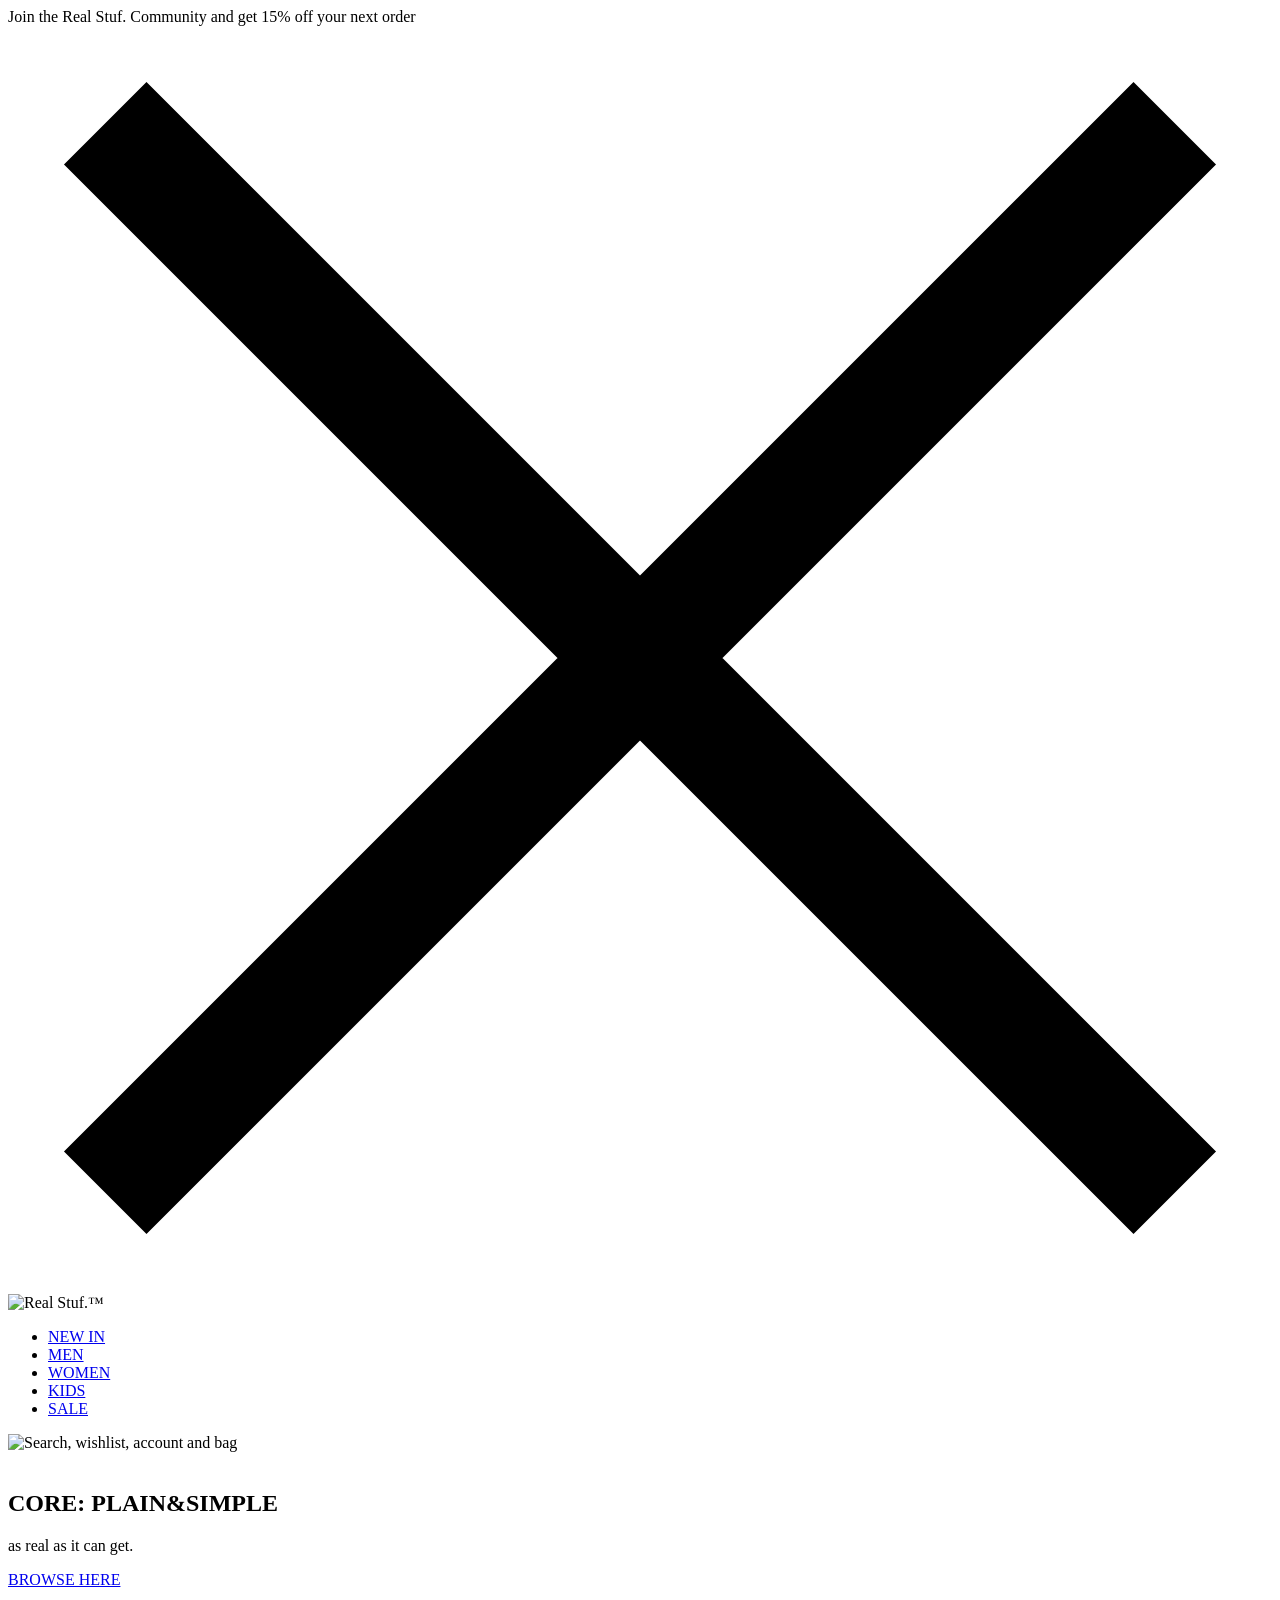
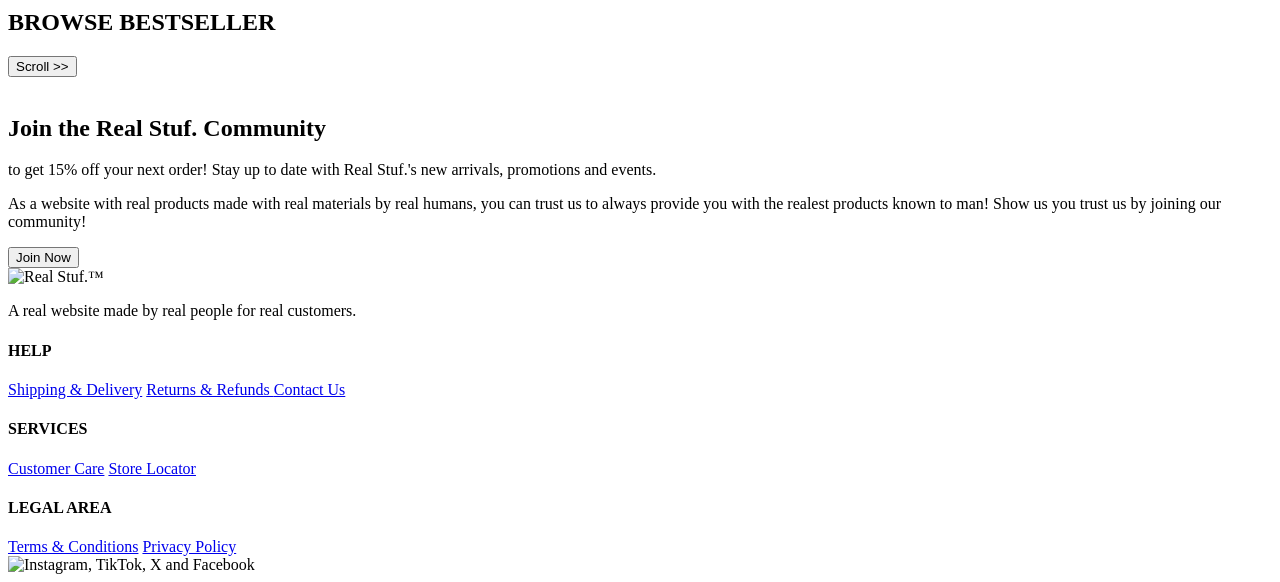
==== home.html @ 37711312 "Add files via upload" ====
<!DOCTYPE html>
<html lang="en">

<head>
  <meta charset="utf-8">
  <meta name="viewport" content="width=device-width, initial-scale=1">
  <title>Real Stuf.™</title>

  <!-- Fonts: Datatype, Inria Serif, Intel One Mono -->
  <link rel="preconnect" href="https://fonts.googleapis.com">
  <link rel="preconnect" href="https://fonts.gstatic.com" crossorigin>
  <link href="https://fonts.googleapis.com/css2?family=Datatype:wght@200..700&family=Inria+Serif:wght@400;700&family=Intel+One+Mono:wght@300;400&display=swap" rel="stylesheet">

  <!-- Styling: mainpage.css is the page and its effects, assistant.css is Ibbi, eye.css the eye, checks.css the robot box and alert.
       Ibbi builds herself (js/assistant.js), so every page just needs the same links and scripts as this one. -->
  <link rel="stylesheet" href="css/mainpage.css">
  <link rel="stylesheet" href="css/assistant.css">
  <link rel="stylesheet" href="css/eye.css">
  <link rel="stylesheet" href="css/checks.css">
  <link rel="stylesheet" href="css/insist.css">
  <link rel="stylesheet" href="css/join.css">
  <link rel="stylesheet" href="css/reviews.css">
  <link rel="stylesheet" href="css/published.css">   <!-- the published review (after a review was accepted) -->
</head>

<body>

  <!-- =====================================================
       TOP BAR  (announcement strip + navigation, sticky)
       ===================================================== -->
  <div class="top">

    <div class="announce">
      Join the Real Stuf. Community and get 15% off your next order
      <svg class="x" viewBox="0 0 13 13" aria-label="Close"><path d="M1 1 L12 12 M12 1 L1 12" stroke="#000" stroke-width="1.2" fill="none"/></svg>
    </div>

    <nav class="nav">
    <img class="logo" alt="Real Stuf.™" src="images/brand_logo.svg">

      <ul>
        <li><a href="shop.html?c=new">NEW IN</a></li>
        <li><a href="shop.html?c=men">MEN</a></li>
        <li><a href="shop.html?c=women">WOMEN</a></li>
        <li><a href="shop.html?c=kids">KIDS</a></li>
        <li class="sale"><a href="shop.html?c=sale">SALE</a></li>
      </ul>

      <div class="icons">
        <img class="retail" alt="Search, wishlist, account and bag" src="images/retail-icons.png">
      </div>
    </nav>

  </div>


  <!-- =====================================================
       HERO  (CORE: PLAIN&SIMPLE)
       ===================================================== -->
  <section class="hero">
    <img class="bg" alt=""
         src="images/promo_poster.png">

    <div class="copy">
      <h1>CORE: PLAIN&amp;SIMPLE</h1>
      <p>as real as it can get. </p>
    </div>

    <a class="btn" href="#best">BROWSE HERE</a>
  </section>


  <!-- =====================================================
       BESTSELLERS  (scrolling product cards)
       The cards themselves are generated by the script at
       the bottom of this file.
       ===================================================== -->
  <section class="best" id="best">

    <h2>BROWSE BESTSELLER</h2>

    <div class="cards" id="cards"></div>

    <button class="scrollhint" id="scrollNext" type="button">Scroll &gt;&gt;</button>
  </section>


  <!-- =====================================================
       LOOKBOOK STRIP  (4 photos, scrolls sideways)
       ===================================================== -->
  <section class="strip" aria-label="Lookbook">
    <img alt="" src="images/promo_card_1.png">
    <img alt="" src="images/promo_card_2.png">
    <img alt="" src="images/promo_card_3.png">
    <img alt="" src="images/promo_card_4.png">
  </section>


  <!-- =====================================================
       JOIN BLOCK  (Ibbi scrolls here: the id "join" is what she looks for)
       ===================================================== -->
  <section class="join" id="join">
    <h2>Join the Real Stuf. Community</h2>
    <p>to get 15% off your next order! Stay up to date with Real Stuf.'s new arrivals, promotions and events.</p>
    <p class="insist">As a website with real products made with real materials by real humans, you can trust us to always provide you with the realest products known to man! Show us you trust us by joining our community!</p>
    <button type="button">Join Now</button>
  </section>


  <!-- =====================================================
       FOOTER
       ===================================================== -->
  <footer>

    <img class="brand" alt="Real Stuf.™" src="images/brand_logo.svg" style="width:287px;height:auto">

    <p class="tagline">A real website made by real people for real customers.</p>

    <div class="cols">
      <div>
        <h4>HELP</h4>
        <a href="#">Shipping &amp; Delivery</a>
        <a href="#">Returns &amp; Refunds </a>
        <a href="#">Contact Us</a>
      </div>

      <div>
        <h4>SERVICES</h4>
        <a href="#">Customer Care</a>
        <a href="#">Store Locator</a>
      </div>

      <div>
        <h4>LEGAL AREA</h4>
        <a href="terms.html">Terms &amp; Conditions</a>
        <a href="#">Privacy Policy </a>
      </div>
    </div>

    <div class="soc">
      <img class="socials" alt="Instagram, TikTok, X and Facebook" src="images/socials.png">
    </div>

  </footer>


  <script src="js/sfx.js"></script>         <!-- every sound on the site -->
  <script src="js/home.js"></script>        <!-- the product cards and hearts -->
  <script src="js/popup.js"></script>       <!-- openJoinPopup(): shows popup.html over the page -->
  <script src="js/camera.js"></script>      <!-- askCamera(): the eye uses it if no photo was taken on the Start screen -->
  <script src="js/join.js"></script>        <!-- startJoin(): the black name / birthday / city screen -->
  <script src="js/eye.js"></script>         <!-- startEyeVerify(): the black countdown, then the red eye -->
  <script src="js/checks.js"></script>      <!-- showCaptcha() and showAlert() -->
  <script src="js/reviews.js"></script>     <!-- showReviews(): the old-computer review windows -->
  <script src="js/assistant.js"></script>   <!-- Ibbi, the helper in the corner (she uses all of the above) -->
  <script src="js/vignette.js"></script>   <!-- the dark vignette: darker the more suspicious Maya is -->
  <script src="js/insist.js"></script>      <!-- the site insisting it is real (after Ibbi) -->
  <script src="js/published.js"></script>   <!-- the calm ending: their review is published at the top, then the glitch, then the tab closes -->
  <script src="js/promo-browse.js"></script>
</body>
</html>
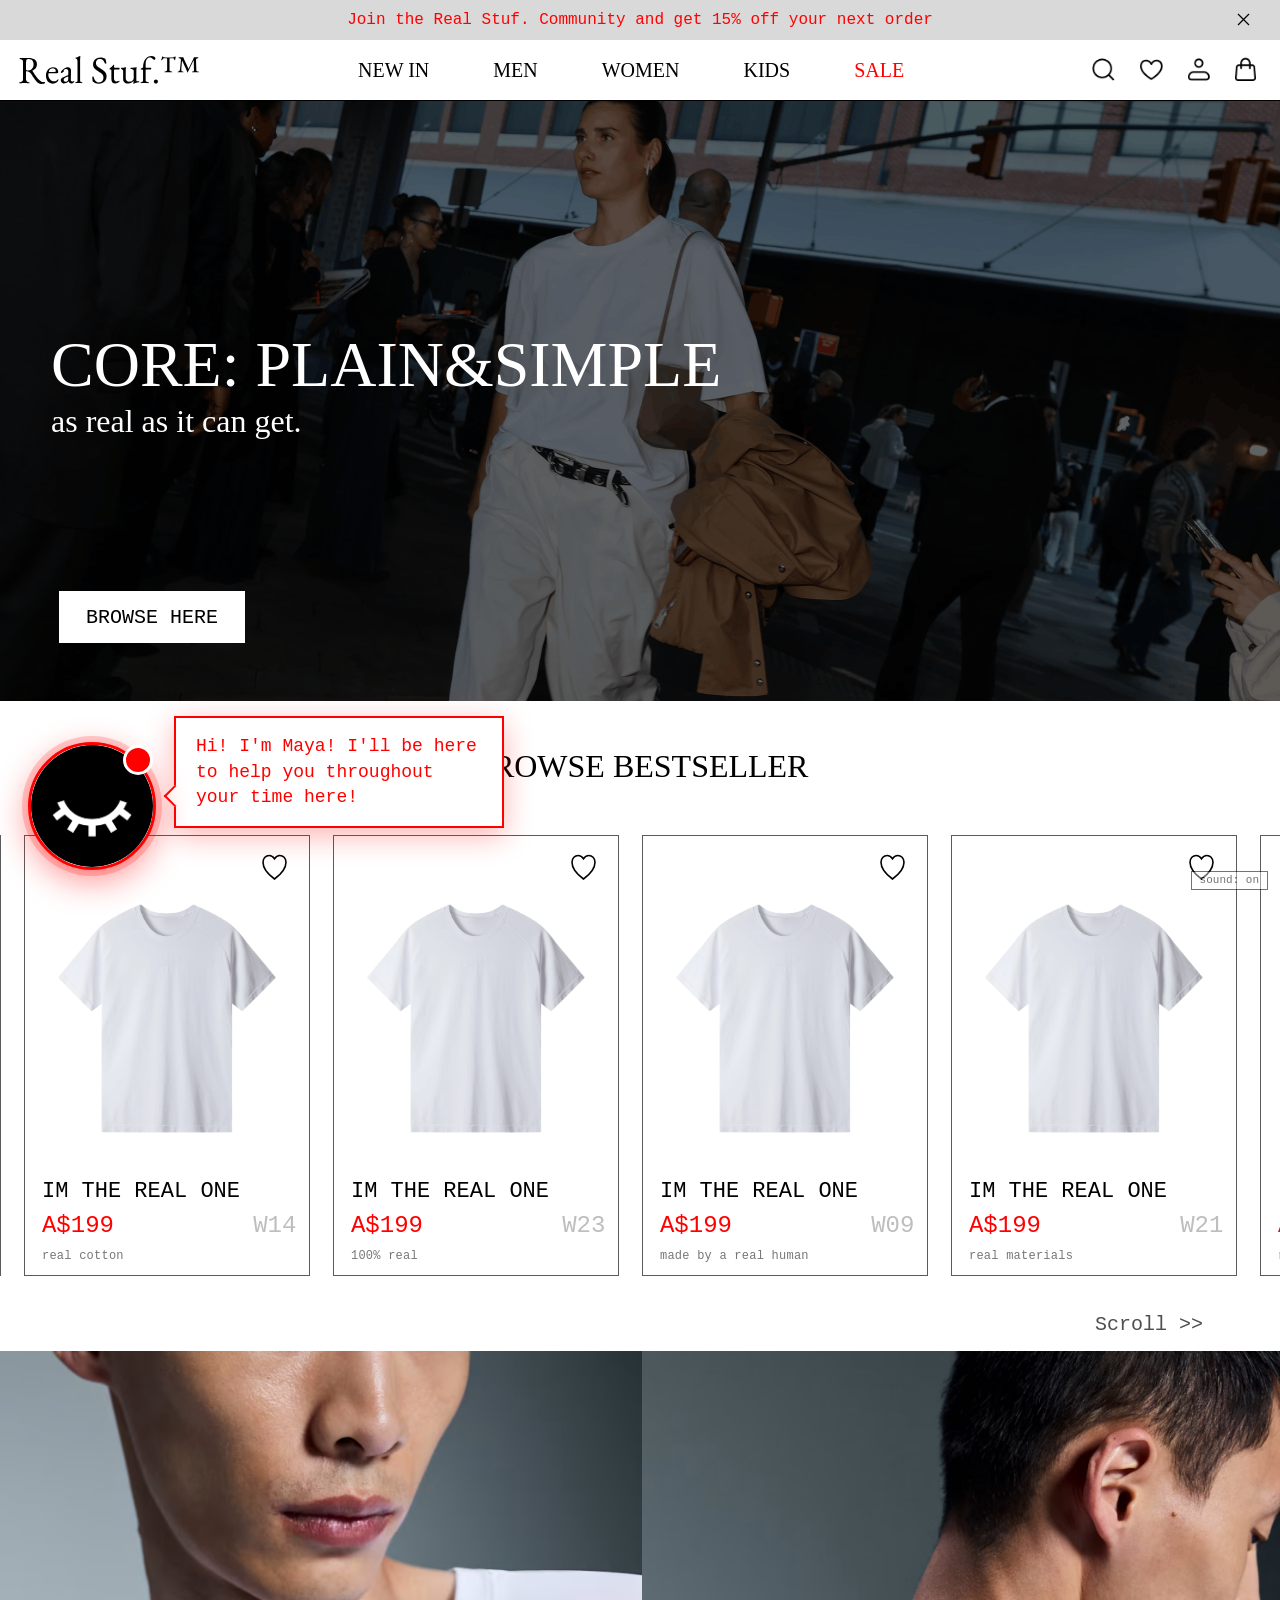
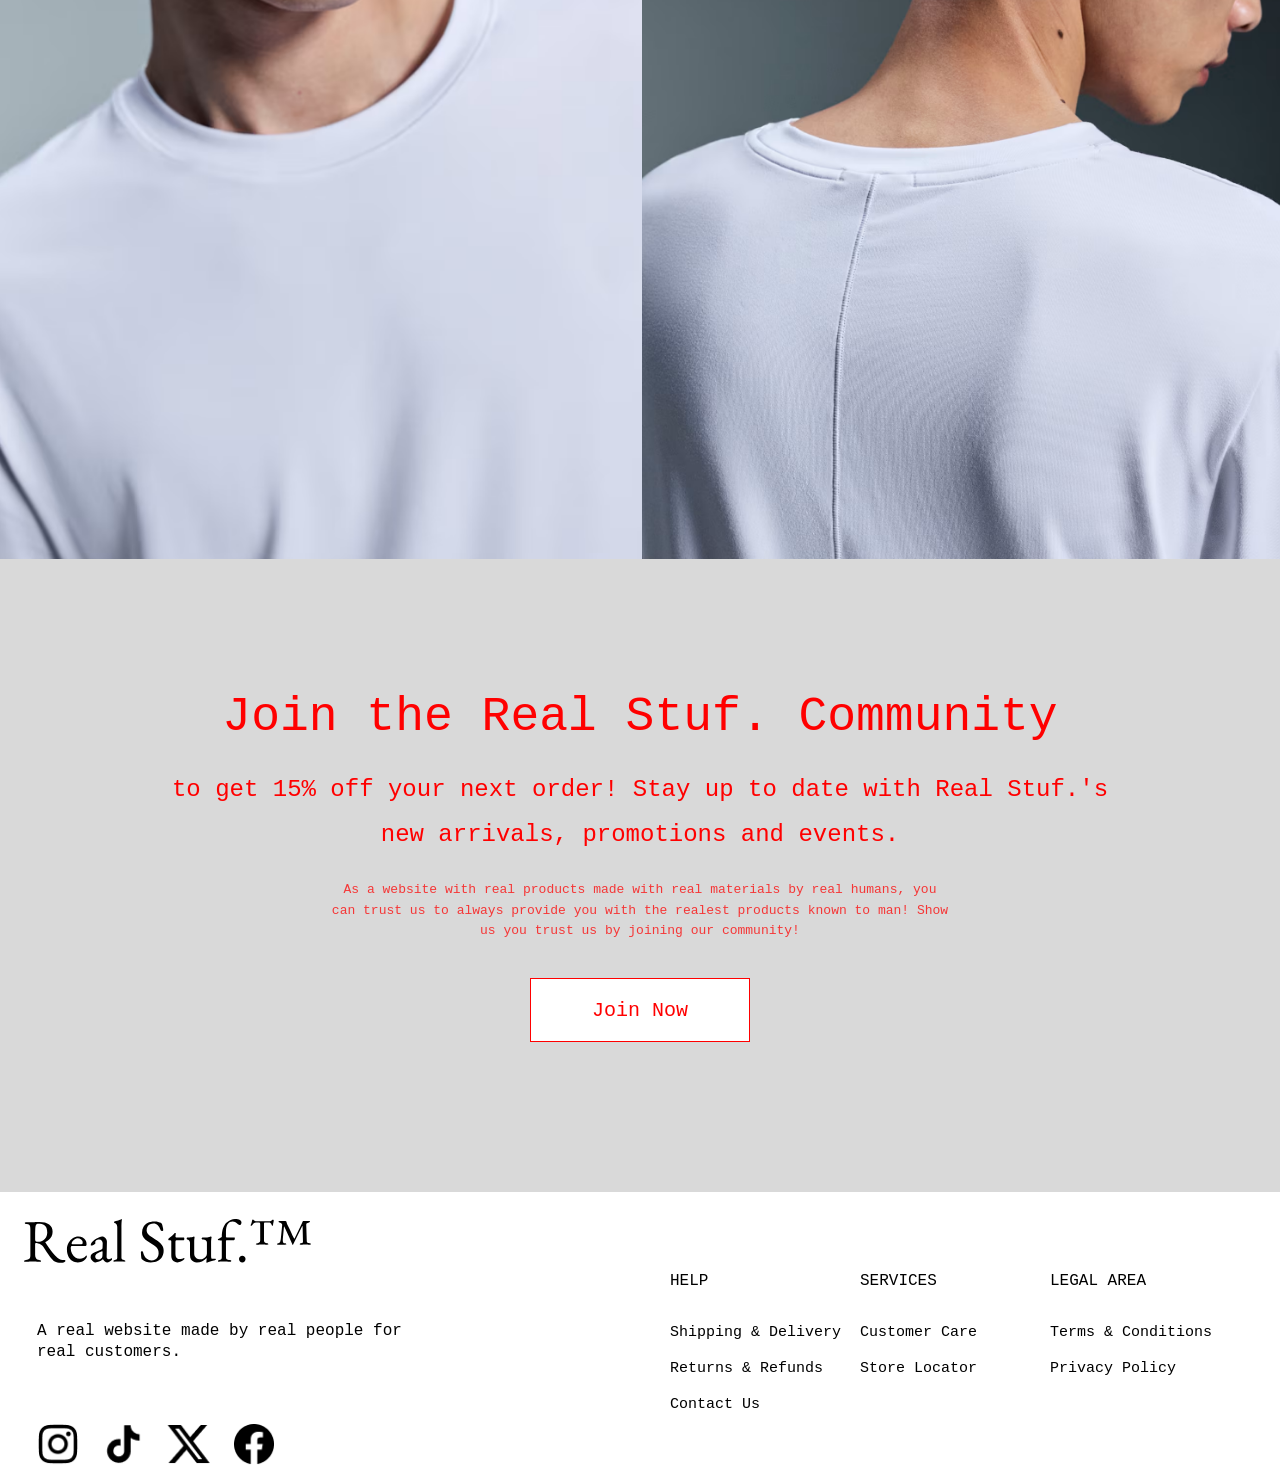
==== commit 017dee6c: "Update home.html" ====
--- a/home.html
+++ b/home.html
@@ -1,3 +1,5 @@
+<!-- the following was generated by Vibe coding with Claude AI -->
+
 <!DOCTYPE html>
 <html lang="en">
 
--- a/css/mainpage.css
+++ b/css/mainpage.css
@@ -0,0 +1,763 @@
+/* =====================================================
+   mainpage.css : the whole page, built from your Figma, plus the creepy
+   effects (vignette, ghost cursor, "authenticated" popups).
+   The welcome popup has its own file: welcome.css
+   ===================================================== */
+
+/* =====================================================
+   TOKENS (from Figma)
+   ===================================================== */
+:root {
+  --red: #ff0000;
+  --grey: #d9d9d9;
+  --line: #5b5b5b;
+  --code: #bebebe;
+  --scrollgrey: #4f4f4f;
+  --serif: 'Inria Serif','High Tower Text',Georgia,serif;
+  --mono: 'Intel One Mono',ui-monospace,monospace;
+  --data: 'Datatype','Intel One Mono',ui-monospace,monospace;
+  --dread: 0;  /* 0 → 1, rises the longer someone stays */
+}
+
+* {
+  box-sizing: border-box;
+  margin: 0;
+  padding: 0;
+}
+
+html {
+  scroll-behavior: smooth;
+}
+
+body {
+  background: #fff;
+  color: #000;
+  font-family: var(--serif);
+  overflow-x: hidden;
+}
+
+img {
+  display: block;
+  max-width: 100%;
+  -webkit-user-drag: none;        /* photos can't be dragged off the page (mainpage.js covers Firefox) */
+  user-select: none;
+}
+
+a {
+  color: inherit;
+  text-decoration: none;
+}
+
+button {
+  font: inherit;
+  background: none;
+  border: 0;
+  cursor: pointer;
+  color: inherit;
+}
+
+/* =====================================================
+   ANNOUNCEMENT + NAV
+   ===================================================== */
+.top {
+  position: sticky;
+  top: 0;
+  z-index: 20;
+}
+
+.announce {
+  height: 40px;
+  background: var(--grey);
+  display: flex;
+  align-items: center;
+  justify-content: center;
+  font: 400 16px var(--data);
+  color: var(--red);
+  position: relative;
+  padding: 0 40px;
+  text-align: center;
+}
+
+.announce .x {
+  position: absolute;
+  right: 30px;
+  top: 13px;
+  width: 13px;
+  height: 13px;
+}
+
+.nav {
+  height: 61px;
+  background: #fff;
+  border-bottom: .5px solid #000;
+  display: flex;
+  align-items: center;
+  padding: 0 19px;
+}
+
+.nav .logo {
+  width: 180px;
+  height: 54px;
+  object-fit: cover;
+}
+
+.nav ul {
+  display: flex;
+  gap: 64px;
+  list-style: none;
+  font-size: 20px;
+  margin-left: calc(358px - 199px);
+}
+
+.nav li.sale {
+  color: var(--red);
+}
+
+.icons {
+  margin-left: auto;
+  display: flex;
+  gap: 30px;
+  align-items: center;
+  padding-right: 5px;
+}
+
+.icons img {
+  height: 32px;
+  width: auto;
+}
+
+/* =====================================================
+   HERO
+   ===================================================== */
+.hero {
+  position: relative;
+  height: 600px;
+  color: #fff;
+  overflow: hidden;
+  background: #000;
+}
+
+.hero img.bg {
+  position: absolute;
+  inset: 0;
+  width: 100%;
+  height: 100%;
+  object-fit: cover;
+  object-position: 50% 18%;
+}
+
+.hero::after {
+  content: "";
+  position: absolute;
+  inset: 0;
+  background: rgba(0,0,0,.6);
+}
+
+.hero .copy {
+  position: absolute;
+  z-index: 2;
+  left: 51px;
+  top: 227px;
+}
+
+.hero h1 {
+  font: 400 64px/1.15 'High Tower Text','Inria Serif',Georgia,serif;
+}
+
+.hero p {
+  font: 400 32px/1.2 var(--serif);
+}
+
+.hero .btn {
+  position: absolute;
+  z-index: 2;
+  left: 59px;
+  bottom: -52px;
+  top: 490px;
+  width: 186px;
+  height: 52px;
+  background: #fff;
+  color: #000;
+  display: grid;
+  place-items: center;
+  font: 400 20px var(--data);
+}
+
+/* =====================================================
+   BESTSELLERS
+   ===================================================== */
+.best {
+  position: relative;
+  padding-top: 47px;
+}
+
+.best h2 {
+  font: 400 32px var(--serif);
+  text-align: center;
+}
+
+.cards {
+  display: flex;
+  overflow-x: auto;
+  padding: 50px 0 0;
+  scrollbar-width: none;
+  margin-top: 0;
+}
+
+.cards::-webkit-scrollbar {
+  display: none;
+}
+
+.card {
+  position: relative;
+  flex: 0 0 333px;
+  height: 423px;
+  margin-right: -24px;
+  cursor: pointer;
+}
+
+.card .box {
+  position: absolute;
+  inset: 0 6.91% 0 7.21%;
+  border: 1px solid var(--line);
+  background: #fff;
+}
+
+/* Photo sits INSIDE the bordered box (same side insets as .box),
+   so neighbouring cards no longer overlap and join up into one band. */
+.card .pic {
+  position: absolute;
+  left: 7.21%;
+  right: 6.91%;
+  top: 30px;
+  height: 370px;
+  overflow: hidden;
+  /* box-shadow: 3px 4px 8px rgba(0,0,0,.25);  <- this drew the long lines; uncomment to bring it back */
+}
+
+.card .pic img {
+  width: 100%;
+  height: 100%;
+  object-fit: cover;
+  object-position: 50% 40%;
+  /* scale = shirt size (1 = original, bigger = larger shirt)
+     translateY = how far up it sits (more negative = higher). Keep it no more
+     negative than -44px or a thin gap shows under the photo. */
+  transform: translateY(-40px) scale(1.2);
+  transform-origin: 50% 40%;
+}
+
+/* HOVER STATE (Figma "Variant2"): the shirt photo dissolves into a person
+   wearing it, darkened 50%, with "click to view" centred on top. */
+.card .pic {
+  transition: opacity .55s ease, filter .55s ease;
+}
+
+.card .hover {
+  position: absolute;
+  left: 7.21%;
+  right: 7.21%;
+  top: 60px;
+  aspect-ratio: 285/264;
+  overflow: hidden;
+  box-shadow: 3px 4px 8px rgba(0,0,0,.25);
+  opacity: 0;
+  filter: blur(3px);
+  transition: opacity .55s ease, filter .55s ease;
+  pointer-events: none;
+}
+
+.card .hover img {
+  position: absolute;
+  inset: 0;
+  width: 100%;
+  height: 100%;
+  object-fit: cover;
+}
+
+.card .hover::after {          /* the 50% dark overlay */
+  content: "";
+  position: absolute;
+  inset: 0;
+  background: rgba(0,0,0,.5);
+}
+
+.card .hover span {
+  position: absolute;
+  inset: 0;
+  z-index: 1;
+  display: grid;
+  place-items: center;
+  color: #fff;
+  font: 500 22px var(--data);
+}
+
+.card:hover .pic,
+.card:focus-within .pic,
+.card.ghosted .pic {
+  opacity: 0;
+  filter: blur(3px);
+}
+
+.card:hover .hover,
+.card:focus-within .hover,
+.card.ghosted .hover {
+  opacity: 1;
+  filter: none;
+}
+
+.card .heart {
+  position: absolute;
+  right: 13.5%;
+  top: 15px;
+  width: 27px;
+  height: 33px;
+}
+
+.card .heart.on svg path {
+  fill: var(--red);
+  stroke: var(--red);
+}
+
+.card .name {
+  position: absolute;
+  left: 12.6%;
+  top: 81.3%;
+  font: 400 22px var(--data);
+  white-space: nowrap;
+}
+
+.card .price {
+  position: absolute;
+  left: 12.6%;
+  top: 89.1%;
+  font: 200 24px var(--data);
+  color: var(--red);
+}
+
+.card .code {
+  position: absolute;
+  right: 11%;
+  top: 89.1%;
+  font: 400 24px var(--data);
+  color: var(--code);
+}
+
+.scrollhint {
+  font: 400 20px var(--mono);
+  color: var(--scrollgrey);
+  text-align: right;
+  padding: 22px 77px 0 0;
+  height: 75px;
+  display: block;
+  width: 100%;
+  cursor: pointer;
+}
+
+.scrollhint:hover,
+.scrollhint:focus-visible {
+  color: #000;
+}
+
+/* =====================================================
+   PHOTO STRIP
+   ===================================================== */
+.strip {
+  display: flex;
+  overflow-x: auto;
+  scrollbar-width: none;
+  height: min(808px,125vw);
+}
+
+.strip::-webkit-scrollbar {
+  display: none;
+}
+
+.strip img {
+  flex: 0 0 min(641px,50vw);
+  height: 100%;
+  object-fit: cover;
+}
+
+/* =====================================================
+   AUTHENTICATED + FOOTER
+   ===================================================== */
+.auth {
+  background: var(--grey);
+  height: 437px;
+  position: relative;
+  overflow: hidden;
+}
+
+.auth .tag {
+  position: absolute;
+  left: 105px;
+  top: 96px;
+  width: 193px;
+  height: 251px;
+  background: #ebebeb;
+  display: grid;
+  place-items: center;
+}
+
+/* the visitor's photo, added by welcome.js once they've been "authenticated" */
+.auth .tag img {
+  width: 100%;
+  height: 100%;
+  object-fit: cover;
+  transform: scaleX(-1);          /* mirrored, like it was in the eye */
+  /* filter: grayscale(.6) contrast(1.2);   <- un-comment for a colder, creepier photo */
+}
+
+.auth .stamp {
+  position: absolute;
+  left: 44px;
+  top: 213px;
+  width: 331px;
+  height: 143px;
+  object-fit: cover;
+  transform: rotate(2.94deg);
+  transform-origin: center;
+}
+
+.auth .stamp.pre {
+  opacity: 0;
+  transform: rotate(-6deg) scale(1.7);
+}
+
+.auth .stamp.hit {
+  transition: transform .22s cubic-bezier(.2,1.6,.4,1),opacity .08s;
+  opacity: 1;
+  transform: rotate(2.94deg) scale(1);
+}
+
+.auth .txt {
+  position: absolute;
+  left: 419px;
+  top: 96px;
+  right: 40px;
+}
+
+.auth h3 {
+  font: 700 32px var(--serif);
+}
+
+.auth .m {
+  font: 300 24px/1.2 var(--mono);
+  margin-top: 22px;
+  max-width: 742px;
+}
+
+.auth .m + .m {
+  margin-top: 52px;
+  max-width: 547px;
+}
+
+.red {
+  color: var(--red);
+}
+
+footer {
+  background: #fff;
+  position: relative;
+  height: 291px;
+}
+
+footer .brand {
+  position: absolute;
+  left: 24px;
+  top: 27px;
+  width: 287px;
+  height: 87px;
+  object-fit: cover;
+}
+
+footer .tagline {
+  position: absolute;
+  left: 37px;
+  top: 129px;
+  width: 401px;
+  font: 300 16px/1.3 var(--mono);
+}
+
+/* Help / Services / Legal: three equal-width columns, so the headings are
+   evenly spaced, tucked into the bottom-right corner of the footer.
+   Column width = --col-w (widest link is about 171px at this font size). */
+footer .cols {
+  --col-w: 190px;
+  position: absolute;
+  right: 40px;
+  top: 80px;                     /* centred against the left side (logo at the top, social icons at the bottom). Higher number = lower on the page */
+  display: grid;
+  grid-template-columns: repeat(3, var(--col-w));
+  align-items: start;
+  font: 300 15px/18px var(--mono);
+}
+
+footer .cols h4 {
+  font: 400 16px var(--mono);
+  margin-bottom: 34px;
+}
+
+footer .cols a {
+  display: block;
+  margin-bottom: 18px;
+}
+
+footer .soc {
+  position: absolute;
+  left: 37px;
+  top: 351px;
+  display: flex;
+  gap: 25px;
+  align-items: center;
+  top: auto;
+  bottom: 18px;
+}
+
+footer .soc img {
+  width: 42px;
+  height: 42px;
+}
+
+@media (max-width:1100px) {
+  footer .cols {
+      --col-w: 158px;
+      font-size: 13px;
+    }
+}
+
+@media (max-width:900px) {
+  .nav ul {
+      display: none;
+    }
+
+  .hero .copy {
+      left: 24px;
+      top: 200px;
+    }
+
+  .hero h1 {
+      font-size: 44px;
+    }
+
+  .hero p {
+      font-size: 24px;
+    }
+
+  .hero .btn {
+      left: 24px;
+    }
+
+  .auth {
+      height: auto;
+      padding: 40px 24px 60px;
+    }
+
+  .auth .tag, .auth .stamp, .auth .txt {
+      position: relative;
+      left: auto;
+      top: auto;
+      right: auto;
+    }
+
+  .auth .tag {
+      margin-bottom: 24px;
+    }
+
+  .auth .stamp {
+      margin: -80px 0 24px -10px;
+      width: 260px;
+    }
+
+  .auth h3 {
+      font-size: 26px;
+    }
+
+  .auth .m {
+      font-size: 18px;
+    }
+
+  footer {
+      height: auto;
+      padding: 24px;
+    }
+
+  footer>* {
+      position: static!important;
+    }
+
+  footer .cols {
+      display: grid!important;
+      grid-template-columns: 1fr;
+      gap: 24px;
+      margin: 24px 0;
+    }
+
+  footer .soc {
+      margin-top: 8px;
+    }
+
+  .scrollhint {
+      padding-right: 24px;
+    }
+}
+
+@media (prefers-reduced-motion:reduce) {
+  .card .pic, .card .hover {
+      transition: none;
+      filter: none;
+    }
+}
+
+/* the two icon strips you exported as single images */
+.icons img.retail {
+  height: 32px;
+  width: auto;
+}
+
+footer .soc img.socials {
+  height: 42px;
+  width: auto;
+}
+
+
+/* =====================================================
+   HORROR LAYER
+   ===================================================== */
+body::after {
+  /* Size of the clear (see-through) area around the cursor.
+     Smaller number = smaller clear area. Was 70% / 38%. */
+  --clear-start: 50%;   /* clear radius when the vignette first appears */
+  --clear-shrink: 28%;  /* how much the clear area shrinks by the time it is fully dark */
+
+  content: "";
+  position: fixed;
+  inset: 0;
+  pointer-events: none;
+  z-index: 50;
+  transition: opacity .6s ease;
+  background: radial-gradient(
+    ellipse at var(--mx, 50%) var(--my, 50%),
+    transparent calc(var(--clear-start) - var(--dread) * var(--clear-shrink)),
+    rgba(0, 0, 0, calc(var(--dread) * .55)) 100%
+  );
+}
+
+/* THE GHOST CURSOR: a second cursor that mirrors yours across the page.
+   Appears after you've been here a little while (see script section 7). */
+.ghost {
+  position: fixed;
+  left: 0;
+  top: 0;
+  z-index: 60;
+  width: 18px;
+  height: 24px;
+  opacity: 0;
+  pointer-events: none;
+  will-change: transform, opacity;
+  filter: drop-shadow(2px 0 var(--red)) drop-shadow(-2px 0 #0ff);
+}
+
+.ghost svg {
+  display: block;
+}
+
+/* Its click: an eye-shaped ripple that opens outward, a beat after yours.
+   Want a plain circle instead? Change border-radius to 50% and delete the
+   rotate(-45deg) from the keyframes. */
+.ghost-ring {
+  position: fixed;
+  z-index: 60;
+  width: 14px;
+  height: 14px;
+  margin: -7px 0 0 -7px;
+  border: 1px solid var(--red);
+  border-radius: 0 100% 0 100%;   /* two opposite corners round off = almond / eye shape */
+  pointer-events: none;
+  animation: ghostRing .8s ease-out forwards;
+}
+
+.ghost-ring::after {              /* the pupil */
+  content: "";
+  position: absolute;
+  inset: 28%;
+  border: 1px solid var(--red);
+  border-radius: 50%;
+}
+
+@keyframes ghostRing {
+  from {
+    transform: rotate(-45deg) scale(1);
+    opacity: .4;                 /* starting opacity: lower = fainter */
+  }
+  to {
+    transform: rotate(-45deg) scale(6);
+    opacity: 0;
+  }
+}
+
+/* =====================================================
+   SOCIAL-PROOF POPUPS  ("Maria authenticated her item...")
+   Built in script section 8. Starts bottom-left like a real store plugin.
+   ===================================================== */
+.toast {
+  position: fixed;
+  left: 24px;
+  bottom: 24px;
+  z-index: 55;                    /* above the vignette (50), below the ghost cursor (60) */
+  width: 300px;
+  padding: 14px 16px;
+  background: #fff;
+  border: 1px solid var(--line);
+  font: 400 14px/1.35 var(--data);
+  color: #000;
+  pointer-events: none;           /* never blocks clicks */
+  opacity: 0;
+  transform: translateX(-16px);
+  transition: opacity .35s ease, transform .35s ease;
+}
+
+.toast.show {
+  opacity: 1;
+  transform: none;
+}
+
+@media (max-width:900px) {
+  .toast {
+      width: calc(100vw - 24px);
+      left: 12px;
+      bottom: 12px;
+    }
+}
+
+@media (prefers-reduced-motion:reduce) {
+  .ghost, .ghost-ring {
+      display: none;
+    }
+
+  .toast {
+      transition: none;
+    }
+}
+
+/* the logo is a vector now: set its size here (these override the older logo rules above) */
+.nav .logo {
+  width: 180px !important;
+  height: 54px !important;
+  object-fit: contain !important;
+  object-position: left center !important;
+}
+footer .brand {
+  width: 287px !important;
+  height: auto !important;
+  max-width: 100%;
+}
+
+
+/* the grey "Join the Real Stuf. Community" block above the footer */
+.join { padding: 130px 24px 150px; background: #d9d9d9; color: red; text-align: center; font-family: var(--data); }
+.join h2 { font: 400 48px/1.2 var(--data); }
+.join p { max-width: 960px; margin: 20px auto 0; font: 400 24px/1.9 var(--data); }
+.join button { width: 309px; height: 92px; margin-top: 50px; background: #fff; border: 1px solid red; color: red; font: 400 24px var(--data); cursor: pointer; }
+.join button:hover, .join button:focus-visible { background: red; color: #fff; outline: none; }
--- a/css/assistant.css
+++ b/css/assistant.css
@@ -0,0 +1,103 @@
+/* =====================================================
+   assistant.css : Maya, the site's helper. A round button stuck to the bottom-left corner;
+   tapping it opens a phone-style messages screen. Uses the site's red, fonts and outlines (mainpage.css).
+   ===================================================== */
+.bot { position: fixed; left: 24px; bottom: 24px; z-index: 56; font-family: var(--data); }   /* above the vignette (50), under the ghost cursor (60) */
+
+/* Maya's face: a letter for now. If images/ibbi.png exists, assistant.js puts it here instead. */
+.ibbi-face {
+  display: flex; align-items: center; justify-content: center; border-radius: 50%;
+  background: #fff center / cover no-repeat; color: var(--red); font: 700 24px/1 var(--serif);
+}
+
+/* the round button */
+.bot-btn {
+  position: relative; width: 58px; height: 58px; padding: 0; border-radius: 50%;
+  border: 1px solid var(--red); background: #fff; cursor: pointer;
+}
+.bot-btn .ibbi-face { width: 100%; height: 100%; }
+.bot-btn:hover, .bot-btn:focus-visible { background: var(--red); outline: none; }
+.bot-btn:hover .ibbi-face:not(.has-img), .bot-btn:focus-visible .ibbi-face:not(.has-img) { background: var(--red); color: #fff; }
+.bot-dot { position: absolute; top: 0; right: 0; width: 14px; height: 14px; border-radius: 50%; background: var(--red); border: 2px solid #fff; }
+.bot-dot[hidden] { display: none; }
+
+/* the greeting speech bubble beside the button */
+.bot-tip {
+  position: absolute; left: 72px; bottom: 6px; width: 230px; padding: 10px 14px;
+  background: #fff; border: 1px solid var(--red); color: var(--red); font-size: 14px; line-height: 1.35;
+  opacity: 0; transform: translateX(-8px); transition: opacity .3s ease, transform .3s ease; pointer-events: none;
+}
+.bot-tip::before { content: ''; position: absolute; left: -7px; bottom: 16px; width: 12px; height: 12px; background: #fff; border-left: 1px solid var(--red); border-bottom: 1px solid var(--red); transform: rotate(45deg); }
+.bot-tip.show { opacity: 1; transform: none; }
+
+/* the messages box: a plain white box with a thin red outline, like the Figma popup */
+.phone {
+  position: absolute; left: 0; bottom: 70px; width: min(320px, calc(100vw - 48px)); height: min(500px, calc(100vh - 110px));
+  display: flex; flex-direction: column; background: #fff; border: 1px solid var(--red); color: #000;
+}
+.phone[hidden] { display: none; }
+.phone-head { display: flex; align-items: center; gap: 10px; padding: 10px 12px; border-bottom: 1px solid var(--red); color: var(--red); font-size: 16px; }
+.phone-head .ibbi-face { width: 32px; height: 32px; border: 1px solid var(--red); font-size: 18px; }
+.phone-head b { flex: 1; font-weight: 400; }
+.phone-x { padding: 0; border: 0; background: none; color: var(--red); font-size: 24px; line-height: 1; cursor: pointer; }
+
+.phone-log { flex: 1; overflow-y: auto; padding: 12px; display: flex; flex-direction: column; gap: 8px; font-size: 13px; line-height: 1.4; }
+.phone-log p { max-width: 85%; padding: 7px 10px; border: 1px solid var(--line); align-self: flex-start; }
+.phone-log p.me { align-self: flex-end; background: var(--red); border-color: var(--red); color: #fff; }
+.phone-log p.typing { display: flex; gap: 4px; padding: 10px 12px; }
+.phone-log p.typing i { width: 6px; height: 6px; border-radius: 50%; background: #999; animation: ibbiDot 1s infinite; }
+.phone-log p.typing i:nth-child(2) { animation-delay: .15s; }
+.phone-log p.typing i:nth-child(3) { animation-delay: .3s; }
+@keyframes ibbiDot { 0%, 60%, 100% { opacity: .3; } 30% { opacity: 1; } }
+
+.phone-opts { padding: 0 12px 10px; display: flex; flex-direction: column; gap: 6px; }
+.phone-opts[hidden] { display: none; }
+.phone-opts button { padding: 7px 10px; border: 1px solid var(--red); background: #fff; color: var(--red); font: 400 12px/1.3 var(--data); text-align: left; cursor: pointer; }
+.phone-opts button:hover, .phone-opts button:focus-visible { background: var(--red); color: #fff; outline: none; }
+.phone-input { margin: 0 12px 12px; padding: 8px 10px; border: 1px solid var(--line); color: #999; font-size: 12px; }   /* for show: nobody can type here */
+
+@media (prefers-reduced-motion: reduce) {
+  .bot-tip { transition: none; }
+  .phone-log p.typing i { animation: none; opacity: .6; }
+}
+
+/* MORE NOTICEABLE: a bigger button that slides in with a bounce, a glow, a ring that pulses and a little wiggle until it has been opened */
+.bot { animation: ibbiIn .8s cubic-bezier(.2, 1.4, .4, 1) .3s both; }
+@keyframes ibbiIn { from { transform: translateX(-120px); opacity: 0; } }
+.bot-btn { width: 72px; height: 72px; border-width: 2px; box-shadow: 0 0 0 4px rgba(255, 0, 0, .15), 0 6px 22px rgba(255, 0, 0, .35); }
+.bot-dot { width: 20px; height: 20px; top: -2px; right: -2px; }
+.bot-tip { left: 90px; bottom: 14px; width: 260px; padding: 12px 16px; font-size: 15px; box-shadow: 0 6px 22px rgba(255, 0, 0, .22); }
+.phone { bottom: 88px; }
+.bot-btn::after { content: ''; position: absolute; inset: -2px; border-radius: 50%; border: 2px solid var(--red); opacity: 0; pointer-events: none; }
+.bot-btn:has(.bot-dot:not([hidden]))::after { animation: ibbiRing 1.8s ease-out infinite; }
+.bot-btn:has(.bot-dot:not([hidden])) { animation: ibbiWiggle 5s ease-in-out 2s infinite; }
+@keyframes ibbiRing { 0% { transform: scale(1); opacity: .8; } 100% { transform: scale(1.7); opacity: 0; } }
+@keyframes ibbiWiggle { 0%, 88%, 100% { transform: none; } 90% { transform: rotate(-9deg) scale(1.06); } 93% { transform: rotate(9deg) scale(1.06); } 96% { transform: rotate(-5deg); } }
+@media (prefers-reduced-motion: reduce) { .bot, .bot-btn, .bot-btn::after { animation: none !important; } }
+
+
+/* EVEN MORE PROMINENT: a much bigger face in the corner, a bigger speech bubble, and a soft glow that keeps breathing the whole time (not only while she has something to say).
+   Change --maya-size to make her smaller or bigger (the bubble and the messages box follow it). */
+.bot { --maya-size: 128px; left: 28px; bottom: 28px; }
+.bot-btn { width: var(--maya-size); height: var(--maya-size); border-width: 3px; box-shadow: 0 0 0 6px rgba(255, 0, 0, .18), 0 10px 34px rgba(255, 0, 0, .45); animation: mayaBreath 3.4s ease-in-out infinite; }
+.bot-dot { width: 30px; height: 30px; top: 0; right: 0; border-width: 3px; }
+.bot-tip { left: calc(var(--maya-size) + 18px); bottom: calc(var(--maya-size) / 2 - 20px); width: 330px; padding: 16px 20px; font-size: 18px; line-height: 1.4; border-width: 2px; box-shadow: 0 8px 28px rgba(255, 0, 0, .3); }
+.bot-tip::before { bottom: 22px; left: -9px; width: 14px; height: 14px; border-width: 2px; }
+.phone { bottom: calc(var(--maya-size) + 16px); width: min(360px, calc(100vw - 56px)); height: min(520px, calc(100vh - var(--maya-size) - 60px)); }
+.phone-head { font-size: 18px; padding: 12px 14px; }
+.phone-head .ibbi-face { width: 44px; height: 44px; }
+.phone-log { font-size: 14px; }
+.phone-opts button { font-size: 13px; padding: 9px 12px; }
+@keyframes mayaBreath { 0%, 100% { box-shadow: 0 0 0 6px rgba(255, 0, 0, .14), 0 10px 30px rgba(255, 0, 0, .35); } 50% { box-shadow: 0 0 0 12px rgba(255, 0, 0, .22), 0 12px 44px rgba(255, 0, 0, .6); } }
+@media (max-width: 600px) { .bot { --maya-size: 92px; left: 14px; bottom: 14px; } .bot-tip { width: min(260px, calc(100vw - 150px)); font-size: 16px; } }
+@media (prefers-reduced-motion: reduce) { .bot-btn { animation: none !important; } }
+
+/* Maya's words next to the cursor (js/assistant.js): "..." while she is quiet, her line while she talks; redder and shakier as she gets more suspicious */
+.maya-cur { position: fixed; left: 0; top: 0; z-index: 57; max-width: min(300px, 70vw); pointer-events: none; will-change: transform; font: 400 15px/1.35 var(--data, monospace); color: var(--red); }
+.maya-cur[hidden] { display: none; }
+.maya-cur:not(.talk) { font-size: 13px; letter-spacing: .1em; line-height: 1; text-shadow: 0 0 6px #fff, 0 0 2px #fff; }
+.maya-cur.talk { padding: 9px 13px; background: #fff; border: 1.5px solid var(--red); box-shadow: 0 6px 22px rgba(255, 0, 0, .28); }
+.maya-cur.edgy.talk { background: var(--red); color: #fff; border-color: #fff; animation: mayaCurShake .18s steps(2) infinite; }
+.maya-cur.edgy:not(.talk) { color: #fff; text-shadow: 0 0 6px #f00, 0 0 3px #f00; }
+@keyframes mayaCurShake { 0% { margin: 0 0 0 0; } 50% { margin: 1px 0 0 -1px; } 100% { margin: -1px 1px 0 0; } }
+@media (prefers-reduced-motion: reduce) { .maya-cur.edgy.talk { animation: none; } }
--- a/css/eye.css
+++ b/css/eye.css
@@ -0,0 +1,95 @@
+/* =====================================================
+   eye.css : the red "authenticating" eye (built by js/eye.js). Own file so any page can use it.
+   Images (same size, so they line up): images/eye-white.png (eye + scribbles), images/eye-pupil.png (pupil).
+   Optional blink frames: images/blink/blink-01.png ...
+   ===================================================== */
+.eye { position: fixed; inset: 0; z-index: 70; overflow: hidden; background: #ff0a0a; visibility: hidden; }
+.eye.show { visibility: visible; }
+
+.eye-wrap {                          /* "cover" the screen; 143.98 = your PNG's width / height x 100 (1555 / 1080) */
+  position: absolute; left: 50%; top: 50%; width: max(100vw, 143.98vh); aspect-ratio: 1555 / 1080; transform: translate(-50%, -50%);
+}
+.eye-wrap img { position: absolute; inset: 0; width: 100%; height: 100%; user-select: none; -webkit-user-drag: none; }
+.eye-stack { position: absolute; inset: 0; transform-origin: 50% 51%; }
+.eye-stack.blinking { animation: eyeLid .5s ease-in-out; }          /* stand-in blink until your frames exist */
+@keyframes eyeLid { 0%, 100% { transform: scaleY(1); } 45%, 55% { transform: scaleY(.03); } }
+
+.eye-blink { visibility: hidden; }
+.eye-blink.on { visibility: visible; }
+.eye-white { filter: url(#eyeKnock); }                              /* the red of the PNG goes see-through, so the photo shows behind the scribbles */
+.eye-pupil { will-change: transform; transform-origin: 44% 56%; }
+
+.eye-photo { position: absolute; inset: 0; clip-path: ellipse(35% 32% at 50% 51%); background: #d9d9d9; visibility: hidden; }   /* tune the opening here */
+.eye.show .eye-photo.show { visibility: visible; animation: eyeSnap .35s steps(3, end); }
+@keyframes eyeSnap { 0% { filter: brightness(4); } 100% { filter: none; } }
+.eye-photo img { left: 15%; top: 19%; width: 70%; height: 64%; object-fit: cover; transform: scaleX(-1); }   /* mirrored, like a mirror */
+.eye-photo img:not([src]) { display: none; }
+.eye-photo svg { position: absolute; inset: 0; width: 100%; height: 100%; fill: none; stroke: #8a8a8a; stroke-width: 1.2; }
+.eye-photo.has-photo svg { display: none; }
+
+.eye-bottom { position: absolute; left: 50%; bottom: 4vh; transform: translateX(-50%); display: flex; flex-direction: column; align-items: center; gap: 14px; max-width: 92vw; }
+.eye-type { max-width: 92vw; padding: .15em .5em; background: #ff0a0a; color: #000; font: 400 clamp(16px, 2.4vw, 30px) var(--mono, monospace); white-space: nowrap; }
+.eye-type.on::after { content: ""; display: inline-block; width: .55em; height: 1em; margin-left: .15em; vertical-align: -.12em; background: #000; animation: eyeCaret 1s steps(1) infinite; }
+@keyframes eyeCaret { 50% { opacity: 0; } }
+.eye-choices { display: flex; gap: 28px; visibility: hidden; }
+.eye-choices.show { visibility: visible; }
+.eye-choices button { min-width: 110px; padding: .3em 1.2em; background: #ff0a0a; border: 1px solid #000; color: #000; font: 400 clamp(16px, 2.2vw, 26px) var(--mono, monospace); cursor: pointer; }
+.eye-choices button:hover, .eye-choices button:focus-visible { background: #000; color: #fff; outline: none; }
+/* the black countdown before the eye */
+.eye.dark { background: #000; }
+.eye.dark .eye-wrap, .eye.dark .eye-bottom { visibility: hidden; }
+.eye-count { display: none; position: absolute; left: 50%; top: 50%; width: min(780px, 92vw); transform: translate(-50%, -50%); text-align: center; color: #fff; font-family: var(--data, var(--mono, monospace)); }
+.eye.dark .eye-count { display: block; }
+.eye-count p { margin: 0; min-height: 1.25em; }
+.eye-count .c-big { font-size: clamp(22px, 3vw, 34px); line-height: 1.25; white-space: pre-line; }                        /* the old "thank you" screen: a big line, */
+.eye-count .c-small { max-width: none; white-space: pre-line; margin: 16px auto 0; font-size: clamp(15px, 1.7vw, 19px); line-height: 1.5; color: #d4d4d4; }   /* a small line, */
+.eye-count .c-line { margin-top: 28px; font-size: clamp(15px, 1.7vw, 19px); line-height: 1.5; }    /* then the countdown */
+.eye-count .on::after { content: ""; display: inline-block; width: .55em; height: 1em; margin-left: .15em; vertical-align: -.12em; background: #fff; animation: eyeCaret 1s steps(1) infinite; }
+
+/* after the eye: the red terminal with black typed questions */
+.eye-term { display: none; position: absolute; inset: 0; z-index: 5; align-items: center; justify-content: center; padding: 0 6vw; background: #ff0a0a; }
+.eye.term-on .eye-term { display: flex; }
+.eye.term-on .eye-count { display: none; }
+.term { width: min(1100px, 100%); text-align: left; }
+.term-line { margin: 0; font: 400 clamp(18px, 2.6vw, 36px)/1.6 var(--data, var(--mono, monospace)); color: #000; overflow-wrap: anywhere; }
+.term-line::before { content: "> "; }
+.term-name { margin-left: .5ch; }
+.term-input { margin: 0 0 0 .5ch; padding: 0; width: 2ch; max-width: 100%; border: 0; border-bottom: 2px solid #000; border-radius: 0; background: transparent; color: #000; caret-color: #000; font: inherit; outline: none; }
+.term-input.nope { animation: eyeNope .3s steps(2, end); }
+@keyframes eyeNope { 0% { transform: translateX(-6px); } 50% { transform: translateX(6px); } 100% { transform: none; } }
+.term-line.active .t::after { content: ""; display: inline-block; width: .55em; height: 1em; margin-left: .15em; vertical-align: -.12em; background: #000; animation: eyeCaret 1s steps(1) infinite; }
+@media (max-width: 600px) { .eye-type { white-space: normal; text-align: center; } }
+.term-yn { margin-left: 1ch; }
+.term-yn button { margin-right: 14px; padding: .05em .7em; background: transparent; border: 1px solid #000; color: #000; font: inherit; cursor: pointer; }
+.term-yn button:hover, .term-yn button:focus-visible { background: #000; color: #ff0a0a; outline: none; }
+.eye-fail { display: none; position: absolute; inset: 0; z-index: 6; flex-direction: column; align-items: center; justify-content: center; padding: 0 6vw; background: #ff0a0a; color: #000; text-align: center; font-family: var(--data, var(--mono, monospace)); }
+.eye.fail-on .eye-fail { display: flex; }
+.eye-fail p { margin: 0; min-height: 1.25em; }
+.eye-fail .f-big { max-width: 900px; font-size: clamp(26px, 3.6vw, 48px); line-height: 1.25; }
+.eye-fail .f-small { max-width: 640px; margin-top: 20px; font-size: clamp(15px, 1.7vw, 20px); line-height: 1.5; }
+.eye-fail .on::after { content: ""; display: inline-block; width: .55em; height: 1em; margin-left: .15em; vertical-align: -.12em; background: #000; animation: eyeCaret 1s steps(1) infinite; }
+
+/* the "leave." flash: the eyeball screen under a low red tint */
+.eye-leave { display: none; position: absolute; inset: 0; z-index: 6; align-items: center; justify-content: center; background: rgba(255, 0, 0, .35); pointer-events: none; }
+.eye.leave-on .eye-leave { display: flex; }
+.eye-leave p { margin: 0; color: #ff0a0a; font: 400 clamp(28px, 4vw, 52px) var(--data, var(--mono, monospace)); text-shadow: 0 0 10px #000, 0 0 3px #000; }
+.eye.leave-on .eye-term, .eye.leave-on .eye-fail, .eye.leave-on .eye-bottom { display: none; }
+
+
+/* the WARNING screen (warnEye in eye.js): red eye under a red tint, typed text, then options */
+.eye-warn { display: none; position: absolute; inset: 0; z-index: 6; flex-direction: column; align-items: center; justify-content: center; gap: 34px; padding: 0 8vw; text-align: center; background: rgba(255, 0, 0, .35); pointer-events: none; }
+.eye.warn-on .eye-warn { display: flex; }
+.eye.warn-on .eye-term, .eye.warn-on .eye-fail, .eye.warn-on .eye-bottom, .eye.warn-on .eye-count { display: none; }
+.eye.warn-black { background: #000; }
+.eye.warn-black .eye-wrap, .eye.warn-black .eye-warn { visibility: hidden; }
+.eye-warn .w-text { margin: 0; max-width: 900px; min-height: 2.6em; white-space: pre-line; color: #ff0a0a; font: 400 clamp(24px, 3.4vw, 46px)/1.3 var(--data, var(--mono, monospace)); text-shadow: 0 0 10px #000, 0 0 3px #000; }
+.eye-warn .w-text.on::after { content: ""; display: inline-block; width: .5em; height: .9em; margin-left: .15em; vertical-align: -.1em; background: #ff0a0a; animation: eyeCaret 1s steps(1) infinite; }
+.eye-warn .w-opts { display: flex; flex-wrap: wrap; justify-content: center; gap: 24px; visibility: hidden; min-height: 2.4em; }
+.eye.warn-ready .w-opts { visibility: visible; pointer-events: auto; }
+.eye-warn .w-opts button { min-width: 140px; padding: .35em 1.2em; background: #000; border: 1px solid #ff0a0a; color: #ff0a0a; font: 400 clamp(16px, 2vw, 24px) var(--mono, monospace); cursor: pointer; }
+.eye-warn .w-opts button:hover, .eye-warn .w-opts button:focus-visible { background: #ff0a0a; color: #000; outline: none; }
+
+/* the first warning screen: the text trembles */
+.eye-warn .w-text.shake { animation: warnShake .09s steps(2, end) infinite; }
+@keyframes warnShake { 0% { transform: translate(-1.5px, .5px) rotate(-.15deg); } 50% { transform: translate(1.5px, -1px) rotate(.15deg); } 100% { transform: translate(-.5px, 1px) rotate(-.1deg); } }
+@media (prefers-reduced-motion: reduce) { .eye-warn .w-text.shake { animation: none; } }
--- a/css/checks.css
+++ b/css/checks.css
@@ -0,0 +1,32 @@
+/* =====================================================
+   checks.css : the "I'm not a robot" box and the laptop-style alert (built by js/checks.js).
+   ===================================================== */
+.chk { position: fixed; inset: 0; display: grid; place-items: center; padding: 16px; background: rgba(0,0,0,.4); -webkit-backdrop-filter: blur(4px); backdrop-filter: blur(4px); opacity: 0; transition: opacity .7s ease; }
+.chk.show { opacity: 1; }
+.chk-captcha { z-index: 55; }                      /* under Ibbi (56), so Ibbi can still talk over it */
+.chk-alert { z-index: 57; background: rgba(0,0,0,.25); -webkit-backdrop-filter: none; backdrop-filter: none; transition: opacity .12s ease; }   /* over Ibbi, and it snaps in like a system alert */
+.chk { font-family: system-ui, -apple-system, 'Segoe UI', Roboto, sans-serif; }
+
+/* the box */
+.cap { width: min(304px, 100%); background: #f9f9f9; border: 1px solid #d3d3d3; box-shadow: 0 0 4px rgba(0,0,0,.08); color: #000; }
+.cap-row { display: flex; align-items: center; gap: 14px; height: 74px; padding: 0 16px; font-size: 14px; }
+.cap-box { position: relative; width: 28px; height: 28px; padding: 0; background: #fff; border: 2px solid #c1c1c1; border-radius: 2px; cursor: pointer; }
+.cap-box:hover, .cap-box:focus-visible { border-color: #b2b2b2; outline: none; }
+.cap-box.spin { border-color: transparent; background: none; cursor: default; }
+.cap-box.spin::after { content: ''; position: absolute; inset: 1px; border: 3px solid #d3d3d3; border-top-color: #4a90e2; border-radius: 50%; animation: capSpin .8s linear infinite; }
+.cap-box.ok { border-color: transparent; background: none; cursor: default; }
+.cap-box.ok::after { content: ''; position: absolute; left: 8px; top: 1px; width: 9px; height: 18px; border: solid #1a9e48; border-width: 0 4px 4px 0; transform: rotate(40deg); animation: capTick .3s ease-out; }
+@keyframes capSpin { to { transform: rotate(360deg); } }
+@keyframes capTick { from { opacity: 0; transform: rotate(40deg) scale(.5); } }
+.cap-foot { padding: 4px 16px 6px; border-top: 1px solid #e6e6e6; color: #777; font-size: 10px; text-align: right; }
+
+/* the alert */
+.al { width: min(300px, 100%); padding: 22px 20px 16px; background: #ececec; border-radius: 12px; box-shadow: 0 18px 50px rgba(0,0,0,.45), 0 0 0 1px rgba(0,0,0,.2); text-align: center; color: #000; }
+.al svg { width: 44px; height: 44px; margin-bottom: 10px; fill: none; stroke: #d00; stroke-width: 2.2; stroke-linejoin: round; }
+.al b { display: block; font-size: 14px; line-height: 1.3; }
+.al p { margin-top: 6px; font-size: 12px; line-height: 1.4; color: #333; }
+.al button { width: 100%; margin-top: 16px; padding: 7px 10px; background: #fff; border: 1px solid #b9b9b9; border-radius: 6px; font: 13px system-ui, sans-serif; cursor: pointer; }
+.al button:hover, .al button:focus-visible { background: #d00; border-color: #d00; color: #fff; outline: none; }
+
+@media (prefers-reduced-motion: reduce) { .chk { transition: none; } .cap-box.spin::after { animation: none; } }
+.cap, .al { outline: none; }
--- a/css/insist.css
+++ b/css/insist.css
@@ -0,0 +1,44 @@
+/* =====================================================
+   insist.css : the styles for insist.js and the "real" labels. Own file so you can paste it in anywhere.
+   ===================================================== */
+[data-from][hidden] { display: none !important; }        /* things that wait for a story stage */
+
+.card .real { position: absolute; left: 12.6%; top: 95.5%; font: 400 12px var(--data); color: #777; letter-spacing: .02em; }   /* the little line under the price */
+
+/* the announcement bar: only the words fade, the grey bar stays */
+.announce .ann { transition: opacity .4s ease; }
+.announce.swap .ann { opacity: 0; }
+@media (prefers-reduced-motion: reduce) { .announce .ann { transition: none; } }
+
+/* the join block's extra lines */
+.join .insist { max-width: 620px; margin: 22px auto 0; font: 400 13px/1.6 var(--data); opacity: .75; }   /* quiet subtext under the main line */
+
+/* the search box: sits just left of the magnifying glass; its answers drop down under the icons */
+.icons { position: relative; }
+.icons img.retail { cursor: pointer; }
+.srch { position: absolute; right: calc(100% + 8px); top: 50%; transform: translateY(-50%); }
+.srch input { width: 200px; height: 34px; padding: 0 10px; border: 1px solid var(--line, #5b5b5b); background: #fff; font: 400 14px var(--data); color: #000; outline: none; }
+.srch input:focus { border-color: var(--red, red); }
+.srch-out { position: absolute; right: 0; top: calc(100% + 12px); width: max-content; max-width: 300px; padding: 10px 12px; background: #fff; border: 1px solid var(--line, #5b5b5b); color: var(--red, red); font: 400 13px/1.4 var(--data); text-align: left; z-index: 5; }
+.srch-out[hidden] { display: none; }
+.srch-out a { color: inherit; text-decoration: underline; }
+
+/* the Terms page */
+.terms { max-width: 760px; margin: 70px auto 100px; padding: 0 24px; font: 400 15px/1.6 var(--data); color: #000; }
+.terms h1 { font: 700 34px/1.2 var(--serif, serif); }
+.terms h2 { margin-top: 32px; font: 700 18px var(--serif, serif); }
+.terms p { margin-top: 10px; }
+.terms .red { color: var(--red, red); }
+
+/* no visible scrollbars anywhere (everything still scrolls). !important so no earlier rule can bring one back */
+html, body, * { scrollbar-width: none !important; -ms-overflow-style: none !important; }
+html::-webkit-scrollbar, body::-webkit-scrollbar, *::-webkit-scrollbar { display: none !important; width: 0 !important; height: 0 !important; }
+
+/* a little more room under the price for the "real" line (the card is 18px taller, and these three are placed in px so nothing else moves) */
+.card { height: 441px; }
+.card .name { top: 344px; }
+.card .price, .card .code { top: 377px; }
+.card .real { top: 414px; }
+
+/* a smaller Join Now button */
+.join button { width: 220px; height: 64px; margin-top: 36px; font-size: 20px; }
--- a/css/join.css
+++ b/css/join.css
@@ -0,0 +1,20 @@
+/* =====================================================
+   join.css : the black "join the community" screen (built by js/join.js)
+   ===================================================== */
+.jn { position: fixed; inset: 0; z-index: 70; display: flex; align-items: flex-start; justify-content: center; padding-top: 30vh; background: #000; color: #fff; font: 400 clamp(13px, 1.4vw, 19px)/1.9 var(--data, var(--mono, monospace)); letter-spacing: .04em; opacity: 0; transition: opacity .5s ease, visibility 0s .5s; visibility: hidden; pointer-events: none; }   /* hidden = invisible AND not clickable */
+.jn.show { opacity: 1; visibility: visible; pointer-events: auto; transition: opacity .5s ease; }
+.jn-col { width: min(560px, 88vw); }
+.jn-line { white-space: pre-wrap; overflow-wrap: anywhere; }
+.jn-line .on::after { content: ""; display: inline-block; width: .55em; height: 1em; margin-left: .15em; vertical-align: -.12em; background: #fff; animation: jnCaret 1s steps(1) infinite; }
+@keyframes jnCaret { 50% { opacity: 0; } }
+.jn-line input { margin-left: 1ch; padding: 0; width: 2ch; max-width: 100%; border: 0; border-bottom: 1px solid #fff; border-radius: 0; background: transparent; color: #fff; caret-color: #fff; font: inherit; letter-spacing: inherit; outline: none; }
+.jn-line input.nope { animation: jnNope .3s steps(2, end); }
+@keyframes jnNope { 0% { transform: translateX(-6px); } 50% { transform: translateX(6px); } 100% { transform: none; } }
+.jn-ans { margin-left: 1ch; }
+@media (prefers-reduced-motion: reduce) { .jn { transition: none; } }
+
+/* the discount code in the "thank you for joining" block: blurred until hovered (or focused / tapped) */
+.join .perk { margin-top: 28px; font-size: 12px; }   /* the hover-to-reveal line (code included) */
+.join .perk-code { display: inline-block; padding: 2px 10px; border: 1px solid currentColor; filter: blur(6px); cursor: pointer; user-select: none; transition: filter .6s ease; outline: none; }
+.join .perk-code:hover, .join .perk-code:focus { filter: blur(0); user-select: text; }
+@media (prefers-reduced-motion: reduce) { .join .perk-code { transition: none; } }
--- a/css/reviews.css
+++ b/css/reviews.css
@@ -0,0 +1,85 @@
+/* =====================================================
+   reviews.css : the old-computer review windows (built by js/reviews.js).
+   The window is your frame PNG (images/review-frame.png, 706 x 472, the 2x export). The review scrolls inside it.
+   If your real frame has a different layout, change the five numbers in :root (all in frame pixels).
+   ===================================================== */
+:root { --rv-w: 706px; --rv-h: 472px; --rv-x: 12px; --rv-y: 68px; --rv-cw: 661px; --rv-ch: 371px; --rv-sb: 21px; }   /* x, y, cw, ch = the white content area; sb = scrollbar width (it sits right of the content) */
+
+.rv-layer { position: fixed; inset: 0; z-index: 54; pointer-events: none; }                 /* under Maya (56) and the popup (58) */
+.rv-win { position: absolute; width: var(--rv-w); height: var(--rv-h); transform-origin: 0 0; pointer-events: auto; animation: rvIn .35s steps(5, end) both; user-select: none; }
+.rv-win.out { animation: rvOut .25s steps(4, end) forwards; }
+@keyframes rvIn { from { opacity: 0; } }
+@keyframes rvOut { to { opacity: 0; } }
+.rv-frame { position: absolute; inset: 0; width: 100%; height: 100%; -webkit-user-drag: none; image-rendering: pixelated; }
+
+.rv-body { position: absolute; left: var(--rv-x); top: var(--rv-y); width: var(--rv-cw); height: var(--rv-ch); overflow: hidden; background: #fff; }
+.rv-load { position: absolute; inset: 0; display: flex; flex-direction: column; align-items: center; justify-content: center; gap: 18px; font: 400 18px var(--mono, monospace); color: #000; }
+.rv-load b { position: relative; width: 56px; height: 56px; }                              /* the pixel spinner: eight squares chasing each other round a ring */
+.rv-load i { position: absolute; width: 10px; height: 10px; background: #000; opacity: .15; animation: rvSpin .8s steps(1) infinite; }
+@keyframes rvSpin { 0% { opacity: 1; } 12.5%, 100% { opacity: .15; } }
+.rv-win.ready .rv-load { display: none; }
+
+.rv-scroll { position: absolute; inset: 0; overflow-y: scroll; overscroll-behavior: contain; scrollbar-width: none; visibility: hidden; }
+.rv-scroll::-webkit-scrollbar { display: none; }
+.rv-win.ready .rv-scroll { visibility: visible; animation: rvIn .3s steps(4, end) both; }
+.rv-page { position: relative; container-type: inline-size; }
+.rv-page img { display: block; width: 100%; height: auto; -webkit-user-drag: none; }
+
+/* the coded "close review" button, over the bottom of the review (sizes are shares of the review's width, so it scales with it) */
+.rv-close { position: absolute; left: 50%; bottom: 8.4cqw; width: 30cqw; transform: translateX(-50%); padding: 1cqw 0; background: #f00; border: .5cqw solid #fff; color: #fff; font: 400 4.4cqw/1.1 'Comic Neue', 'Comic Sans MS', 'Chalkboard SE', cursive; text-align: center; cursor: pointer; }
+.rv-close:hover, .rv-close:focus-visible { background: #fff; border-color: #fff; color: #000; outline: none; }
+
+/* the working scrollbar, drawn over the one in the frame picture */
+.rv-bar { position: absolute; left: calc(var(--rv-x) + var(--rv-cw)); top: var(--rv-y); width: var(--rv-sb); height: var(--rv-ch); background: #e4e4e4; display: flex; flex-direction: column; }
+.rv-bar button, .rv-thumb { background: #cfcfcf; border: 2px solid; border-color: #fff #6b6b6b #6b6b6b #fff; padding: 0; }
+.rv-bar button { position: relative; flex: none; height: var(--rv-sb); cursor: pointer; }
+.rv-bar button::after { content: ''; position: absolute; left: 50%; top: 50%; margin: -3px 0 0 -5px; border: 5px solid transparent; }
+.rv-up::after { border-bottom: 6px solid #000 !important; border-top: 0 !important; margin-top: -3px !important; }
+.rv-dn::after { border-top: 6px solid #000 !important; border-bottom: 0 !important; margin-top: -3px !important; }
+.rv-bar button:active { border-color: #6b6b6b #fff #fff #6b6b6b; }
+.rv-track { position: relative; flex: 1; }
+.rv-thumb { position: absolute; left: 0; right: 0; top: 0; height: 40px; cursor: grab; }
+.rv-win:not(.ready) .rv-thumb, .rv-win:not(.ready) .rv-bar button { opacity: .5; pointer-events: none; }
+@media (prefers-reduced-motion: reduce) { .rv-win, .rv-win.out, .rv-win.ready .rv-scroll, .rv-load i { animation: none; } .rv-load i { opacity: .6; } }
+
+/* the corrupted window: scrolling locks, the screen goes black and the site panics */
+.rv-win.dying .rv-scroll { overflow: hidden; }
+.rv-win.dying .rv-bar, .rv-win.dying .rv-close { pointer-events: none; }
+.rv-dead { position: absolute; inset: 0; z-index: 2; display: none; flex-direction: column; align-items: center; justify-content: center; gap: 16px; padding: 0 6%; background: #000; color: #fff; text-align: center; font-family: var(--data, var(--mono, monospace)); }
+.rv-win.dead .rv-dead { display: flex; }
+.rv-dead p { margin: 0; min-height: 1.3em; }
+.rv-dead p:first-child { font-size: 26px; }
+.rv-dead p:last-child { max-width: 480px; font-size: 16px; line-height: 1.5; color: #d4d4d4; }
+
+/* the error picture that replaces the window. The two clickable spots sit over the "Ok" button and the X (shares of the picture: left, top, width, height) */
+.rv-err { position: absolute; transform: translate(-50%, -50%); pointer-events: auto; animation: rvIn .3s steps(4, end) both; }
+.rv-err.out { animation: rvOut .25s steps(4, end) forwards; }
+.rv-err img { display: block; width: 100%; height: auto; -webkit-user-drag: none; }
+.rv-err button { position: absolute; padding: 0; border: 0; background: transparent; cursor: pointer; }
+.rv-ok { left: 34.4%; top: 89.6%; width: 30.6%; height: 6.1%; }
+.rv-errx { left: 89.3%; top: 1.8%; width: 6.7%; height: 4.3%; }
+.rv-err button:focus-visible { outline: 2px solid #f00; }
+
+/* the cookies notification (js/reviews.js showCookies): your picture with clickable spots over DECLINE, ACCEPT and the X. Hover DECLINE and a red vignette appears around the screen. */
+.ck-layer { position: fixed; inset: 0; z-index: 55; pointer-events: auto; }      /* pointer-events: auto = the whole screen behind the notification cannot be clicked (under Maya, 56) */
+.ck-win { position: absolute; left: 50%; top: 50%; transform: translate(-50%, -50%); pointer-events: auto; animation: rvIn .35s steps(5, end) both; user-select: none; }
+.ck-win.out { animation: rvOut .25s steps(4, end) forwards; }
+.ck-win img { display: block; width: 100%; height: auto; -webkit-user-drag: none; }
+.ck-win button { position: absolute; padding: 0; border: 0; background: transparent; cursor: pointer; }
+.ck-win button:focus-visible { outline: 2px solid #f00; }
+.ck-vig { position: fixed; inset: 0; z-index: 53; pointer-events: none; opacity: 0; transition: opacity .35s ease;
+  background: radial-gradient(ellipse at center, rgba(255, 0, 0, 0) 38%, rgba(255, 0, 0, .28) 70%, rgba(220, 0, 0, .62) 100%); }
+.ck-vig.on { opacity: 1; }
+@media (prefers-reduced-motion: reduce) { .ck-win, .ck-win.out { animation: none; } .ck-vig { transition: none; } }
+
+/* DECLINE / X: the window shakes, and the red vignette flashes a few times before it fades out */
+.ck-win.shake { animation: ckShake .5s linear both; }
+@keyframes ckShake {
+  0%, 100% { transform: translate(-50%, -50%); }
+  12% { transform: translate(calc(-50% - 9px), calc(-50% + 2px)); } 25% { transform: translate(calc(-50% + 8px), calc(-50% - 2px)); }
+  38% { transform: translate(calc(-50% - 6px), calc(-50% + 1px)); } 52% { transform: translate(calc(-50% + 5px), calc(-50% - 1px)); }
+  68% { transform: translate(calc(-50% - 3px), -50%); } 84% { transform: translate(calc(-50% + 2px), -50%); }
+}
+.ck-vig.flash { animation: ckFlash .9s steps(1, end) both; }
+@keyframes ckFlash { 0% { opacity: 1; } 14% { opacity: .1; } 28% { opacity: 1; } 42% { opacity: .15; } 56% { opacity: 1; } 70% { opacity: .7; } 85% { opacity: .35; } 100% { opacity: 0; } }
+@media (prefers-reduced-motion: reduce) { .ck-win.shake, .ck-vig.flash { animation: none; } }
--- a/css/published.css
+++ b/css/published.css
@@ -0,0 +1,19 @@
+/* =====================================================
+   published.css : "NEW! REVIEW!" on the main page (home.html), shown once the visitor's review has been accepted. See js/published.js.
+   The graphic is images/review-published.png (700 x 1713). Their review is written onto its white area.
+   ===================================================== */
+.pub-dim { position: fixed; inset: 0; z-index: 53; background: rgba(0, 0, 0, .55); }                  /* the page behind the window, dimmed */
+.pub-layer { z-index: 54; }
+/* where their words go: shares of the graphic (the white area, clear of the eyes at the top-left and the photo at the bottom). Nudge these if it is a little off. */
+.pub-text { position: absolute; left: 17.9%; top: 41%; width: 77.9%; height: 28%; overflow: hidden; margin: 0; color: #000;
+            font: 400 3.5cqw/1.35 "Intel One Mono", "Courier New", monospace; white-space: pre-wrap; overflow-wrap: anywhere; }
+
+/* the screen glitches out */
+.pub-glitching { overflow: hidden !important; }
+.pub-bars { position: fixed; inset: 0; z-index: 1900; pointer-events: none; mix-blend-mode: difference; }
+.pub-bars i { position: absolute; left: 0; right: 0; background: #0ff; }
+
+/* the last screen: three lines, nothing else. No sound, no typing, no movement. */
+.pub-final { position: fixed; inset: 0; z-index: 2000; display: flex; align-items: center; justify-content: center; padding: 0 8vw; background: #f4f1ea; color: #2b2b2b; text-align: center;
+             font: 400 clamp(13px, 1.5vw, 20px)/1.3 "Helvetica Neue", Helvetica, Arial, system-ui, sans-serif; letter-spacing: .1em; }   /* small, alone in a big empty space: change the size here */
+.pub-final p { margin: 0; padding-left: .1em; }                /* the padding balances the letter spacing, so the words sit exactly in the middle */
